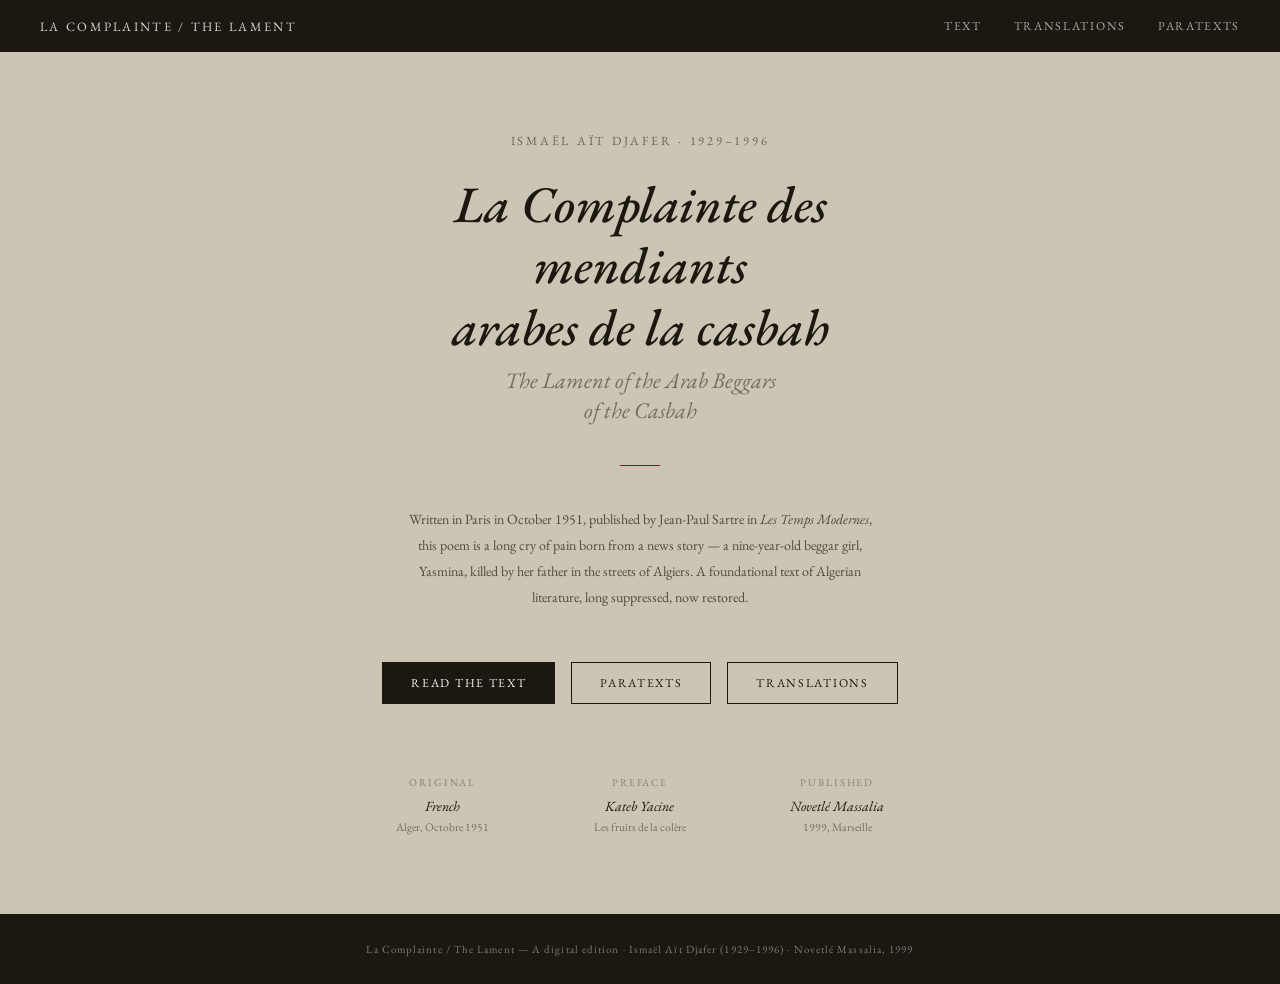
==== index.html @ f936dfbf "Add files via upload" ====
<!DOCTYPE html>
<html lang="fr-en">
<head>
<meta charset="UTF-8">
<meta name="viewport" content="width=device-width, initial-scale=1.0">
<title>La Complainte / The Lament — Ismaël Aït Djafer</title>
<link href="https://fonts.googleapis.com/css2?family=EB+Garamond:ital,wght@0,400;0,500;0,600;1,400;1,500&display=swap" rel="stylesheet">
<link rel="stylesheet" href="style.css">
</head>
<body>

<nav>
  <a class="nav-title" href="index.html">La Complainte / The Lament</a>
  <div class="nav-links">
    <a href="text.html">Text</a>
    <a href="translations.html">Translations</a>
    <a href="paratexts.html">Paratexts</a>
  </div>
</nav>

<div class="hero">
  <p class="hero-author">Ismaël Aït Djafer · 1929–1996</p>
  <h1 class="hero-title">La Complainte des mendiants<br>arabes de la casbah</h1>
  <p class="hero-subtitle">The Lament of the Arab Beggars<br>of the Casbah</p>
  <div class="hero-rule"></div>
  <p class="hero-desc">
    Written in Paris in October 1951, published by Jean-Paul Sartre in <em>Les Temps Modernes</em>, this poem is a long cry of pain born from a news story — a nine-year-old beggar girl, Yasmina, killed by her father in the streets of Algiers. A foundational text of Algerian literature, long suppressed, now restored.
  </p>
  <div class="hero-nav">
    <a class="btn btn-primary" href="text.html">Read the Text</a>
    <a class="btn" href="paratexts.html">Paratexts</a>
    <a class="btn" href="translations.html">Translations</a>
  </div>
</div>

<div style="max-width:600px;margin:72px auto 0;padding:0 20px 80px;display:grid;grid-template-columns:1fr 1fr 1fr;gap:32px;text-align:center;">
  <div>
    <p style="font-size:0.65rem;letter-spacing:0.18em;text-transform:uppercase;color:rgba(28,24,16,0.4);margin-bottom:8px">Original</p>
    <p style="font-size:0.88rem;font-style:italic">French</p>
    <p style="font-size:0.72rem;color:rgba(28,24,16,0.5);margin-top:4px">Alger, Octobre 1951</p>
  </div>
  <div>
    <p style="font-size:0.65rem;letter-spacing:0.18em;text-transform:uppercase;color:rgba(28,24,16,0.4);margin-bottom:8px">Preface</p>
    <p style="font-size:0.88rem;font-style:italic">Kateb Yacine</p>
    <p style="font-size:0.72rem;color:rgba(28,24,16,0.5);margin-top:4px">Les fruits de la colère</p>
  </div>
  <div>
    <p style="font-size:0.65rem;letter-spacing:0.18em;text-transform:uppercase;color:rgba(28,24,16,0.4);margin-bottom:8px">Published</p>
    <p style="font-size:0.88rem;font-style:italic">Novetlé Massalia</p>
    <p style="font-size:0.72rem;color:rgba(28,24,16,0.5);margin-top:4px">1999, Marseille</p>
  </div>
</div>

<footer>
  La Complainte / The Lament — A digital edition · Ismaël Aït Djafer (1929–1996) · Novetlé Massalia, 1999
</footer>

</body>
</html>
---- style.css ----
*,*::before,*::after{box-sizing:border-box;margin:0;padding:0}
html{font-size:16px;scroll-behavior:smooth}
body{
  background:#CBC5B5;
  font-family:'EB Garamond',Georgia,serif;
  color:#1C1810;
  min-height:100vh;
}

/* ── NAV ── */
nav{
  position:sticky;top:0;z-index:100;
  background:#1C1810;
  display:flex;align-items:center;justify-content:space-between;
  padding:0 40px;
  height:52px;
}
.nav-title{
  font-size:0.80rem;letter-spacing:0.18em;color:#F8F5EC;
  text-decoration:none;text-transform:uppercase;opacity:0.85;
  white-space:nowrap;
}
.nav-links{display:flex;gap:32px;}
.nav-links a{
  font-size:0.75rem;letter-spacing:0.14em;color:#F8F5EC;
  text-decoration:none;text-transform:uppercase;opacity:0.65;
  transition:opacity 0.2s;
}
.nav-links a:hover,.nav-links a.active{opacity:1;}
.nav-links a.active{border-bottom:1px solid #F8F5EC;}

/* ── PAGE WRAPPER ── */
.page{max-width:780px;margin:0 auto;padding:48px 20px 80px;}
.page-wide{max-width:1200px;margin:0 auto;padding:48px 20px 80px;}

/* ── HERO (home) ── */
.hero{
  max-width:600px;margin:80px auto 0;
  text-align:center;padding:0 20px;
}
.hero-author{
  font-size:0.78rem;letter-spacing:0.22em;text-transform:uppercase;
  color:rgba(28,24,16,0.55);margin-bottom:24px;
}
.hero-title{
  font-size:clamp(2rem,5vw,3.2rem);font-style:italic;font-weight:500;
  line-height:1.2;color:#1C1810;margin-bottom:8px;
}
.hero-subtitle{
  font-size:clamp(1rem,2.5vw,1.4rem);font-style:italic;
  color:rgba(28,24,16,0.5);margin-bottom:40px;
}
.hero-rule{
  width:40px;height:1px;background:#7A1A1A;margin:0 auto 40px;
}
.hero-desc{
  font-size:0.88rem;line-height:1.85;color:rgba(28,24,16,0.7);
  max-width:480px;margin:0 auto 52px;
}
.hero-nav{
  display:flex;gap:16px;justify-content:center;flex-wrap:wrap;
}
.btn{
  display:inline-block;padding:12px 28px;
  font-size:0.75rem;letter-spacing:0.14em;text-transform:uppercase;
  text-decoration:none;border:1px solid #1C1810;color:#1C1810;
  transition:background 0.2s,color 0.2s;
}
.btn:hover{background:#1C1810;color:#F8F5EC;}
.btn-primary{background:#1C1810;color:#F8F5EC;}
.btn-primary:hover{background:#7A1A1A;border-color:#7A1A1A;}

/* ── SECTION HEADER ── */
.section-header{
  border-bottom:1px solid rgba(28,24,16,0.18);
  padding-bottom:20px;margin-bottom:48px;
}
.section-label{
  font-size:0.68rem;letter-spacing:0.22em;text-transform:uppercase;
  color:rgba(28,24,16,0.45);display:block;margin-bottom:8px;
}
.section-title{
  font-size:1.6rem;font-style:italic;font-weight:400;
}

/* ── CARD GRID (paratexts) ── */
.card-grid{display:grid;grid-template-columns:1fr 1fr;gap:24px;}
.card{
  background:#F8F5EC;padding:36px 32px;
  box-shadow:0 4px 18px rgba(0,0,0,0.14);
}
.card-lang{
  font-size:0.65rem;letter-spacing:0.20em;text-transform:uppercase;
  color:rgba(28,24,16,0.4);margin-bottom:12px;display:block;
}
.card-title{
  font-size:1.05rem;font-style:italic;font-weight:500;
  margin-bottom:6px;
}
.card-author{
  font-size:0.75rem;color:rgba(28,24,16,0.55);
  margin-bottom:20px;
}
.card-excerpt{
  font-size:0.80rem;line-height:1.78;color:rgba(28,24,16,0.75);
  font-style:italic;border-left:2px solid #7A1A1A;padding-left:14px;
  margin-bottom:24px;
}
.card-link{
  font-size:0.72rem;letter-spacing:0.14em;text-transform:uppercase;
  text-decoration:none;color:#7A1A1A;border-bottom:1px solid currentColor;
  padding-bottom:1px;
}

/* ── TRANSLATIONS PLACEHOLDER ── */
.translation-item{
  background:#F8F5EC;padding:32px;
  box-shadow:0 4px 18px rgba(0,0,0,0.14);
  margin-bottom:20px;display:flex;justify-content:space-between;align-items:center;
}
.translation-info .t-lang{font-size:1rem;font-style:italic;margin-bottom:4px;}
.translation-info .t-meta{font-size:0.75rem;color:rgba(28,24,16,0.5);}
.badge{
  font-size:0.65rem;letter-spacing:0.14em;text-transform:uppercase;
  padding:5px 12px;border:1px solid currentColor;
}
.badge-done{color:#3A6B3A;}
.badge-soon{color:rgba(28,24,16,0.35);}

/* ── SIDE-BY-SIDE TEXT ── */
.bilingual{
  display:grid;grid-template-columns:1fr 1fr;
  gap:0;
}
.bilingual-col{
  background:#F8F5EC;
  padding:56px 48px 56px;
  box-shadow:0 4px 18px rgba(0,0,0,0.14);
}
.bilingual-col:first-child{
  border-right:1px solid rgba(28,24,16,0.08);
}
.col-lang-label{
  font-size:0.65rem;letter-spacing:0.22em;text-transform:uppercase;
  color:rgba(28,24,16,0.4);display:block;margin-bottom:32px;
  border-bottom:1px solid rgba(28,24,16,0.1);padding-bottom:12px;
}

/* ── POEM STYLES ── */
.poem{font-size:0.83rem;line-height:1.95;color:#1C1810}
.poem .st{margin-bottom:1.5em}
.poem .l{display:block}
.poem .i1{padding-left:2em}
.poem .i2{padding-left:4em}
.poem .i3{padding-left:6em}
.poem .i4{padding-left:8em}
.poem .ir{text-align:right}
.poem .ref{font-style:italic;opacity:0.82}
.poem .pn{
  font-size:0.68rem;letter-spacing:0.12em;
  color:rgba(28,24,16,0.35);text-align:center;
  display:block;margin:2em 0 2.5em;
}

/* ── PARATEXT PROSE ── */
.prose-page{background:#F8F5EC;padding:56px 64px;box-shadow:0 4px 18px rgba(0,0,0,0.14);margin-bottom:28px;}
.prose-page .prose-head{font-size:0.85rem;font-style:italic;text-align:center;font-weight:500;margin-bottom:24px;}
.prose-page .prose{font-size:0.85rem;line-height:1.85;text-align:justify;hyphens:auto;}
.prose-page .prose p{margin-bottom:0.9em;text-indent:1.6em;}
.prose-page .prose .sig{text-align:right;font-style:normal;margin-top:16px;text-indent:0;font-size:0.82rem;}
.prose-page .lang-pair{display:flex;gap:40px;}
.prose-page .lang-pair>div{flex:1;}
.prose-page .lang-label{font-size:0.65rem;letter-spacing:0.20em;text-transform:uppercase;color:rgba(28,24,16,0.4);display:block;margin-bottom:16px;border-bottom:1px solid rgba(28,24,16,0.1);padding-bottom:8px;}

/* ── FOOTER ── */
footer{
  background:#1C1810;color:rgba(248,245,236,0.45);
  text-align:center;padding:28px 20px;
  font-size:0.68rem;letter-spacing:0.10em;
}

/* ── RESPONSIVE ── */
@media(max-width:900px){
  .bilingual{grid-template-columns:1fr;}
  .bilingual-col:first-child{border-right:none;border-bottom:1px solid rgba(28,24,16,0.08);}
  .card-grid{grid-template-columns:1fr;}
  .prose-page .lang-pair{flex-direction:column;gap:32px;}
}
@media(max-width:600px){
  nav{padding:0 20px;}
  .nav-title{font-size:0.70rem;}
  .nav-links{gap:16px;}
  .bilingual-col{padding:40px 24px;}
  .prose-page{padding:40px 24px;}
  .hero{margin-top:48px;}
}
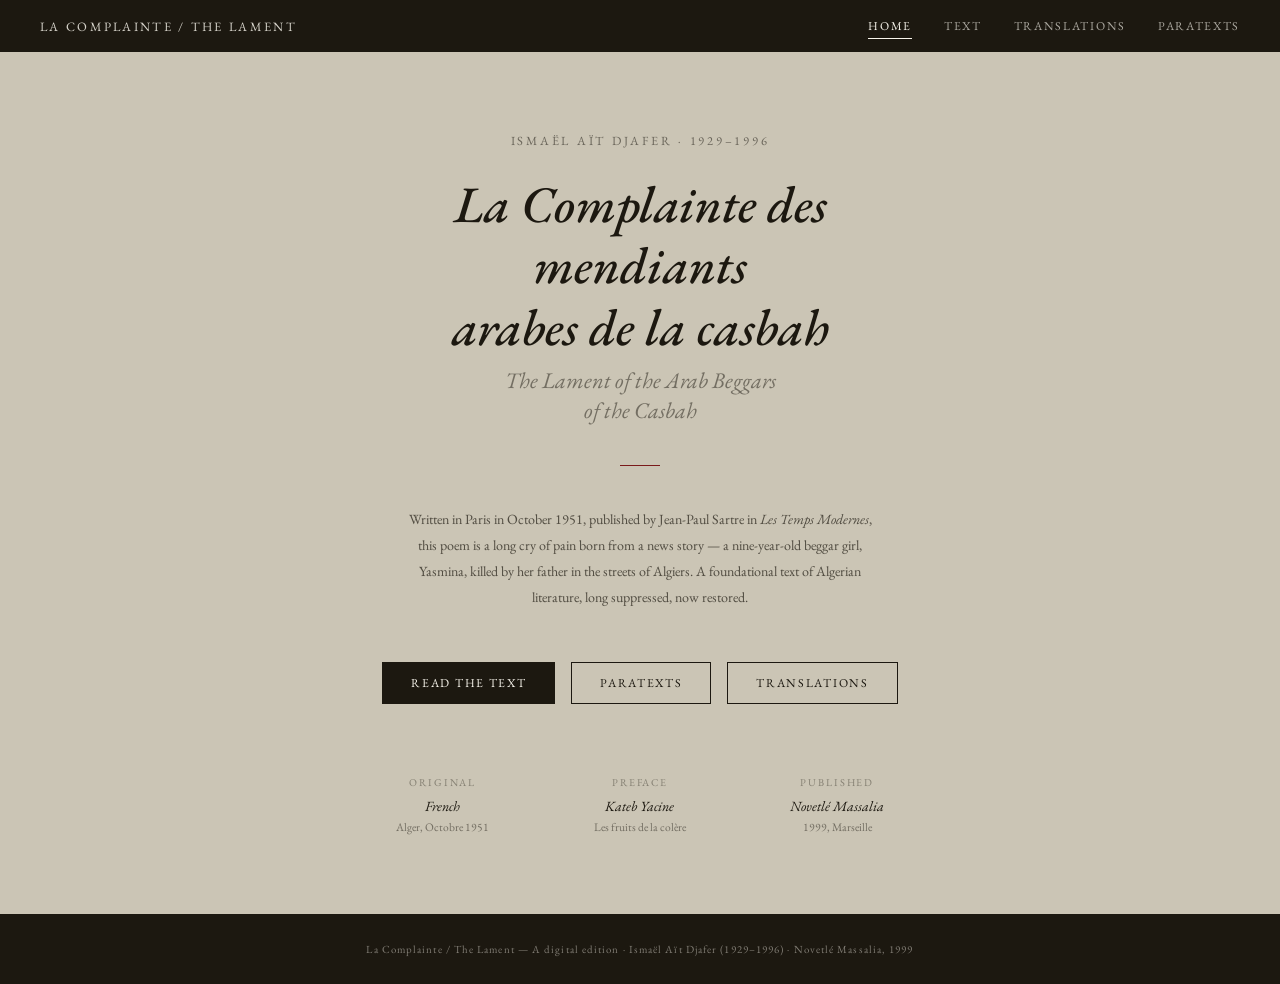
==== commit f689215a: "Rename complainte_complete-2.html to index.html" ====
--- a/index.html
+++ b/index.html
@@ -5,55 +5,566 @@
 <meta name="viewport" content="width=device-width, initial-scale=1.0">
 <title>La Complainte / The Lament — Ismaël Aït Djafer</title>
 <link href="https://fonts.googleapis.com/css2?family=EB+Garamond:ital,wght@0,400;0,500;0,600;1,400;1,500&display=swap" rel="stylesheet">
-<link rel="stylesheet" href="style.css">
+<style>
+*,*::before,*::after{box-sizing:border-box;margin:0;padding:0}
+html{font-size:16px;scroll-behavior:smooth}
+body{background:#CBC5B5;font-family:'EB Garamond',Georgia,serif;color:#1C1810;min-height:100vh;}
+
+/* NAV */
+nav{position:sticky;top:0;z-index:100;background:#1C1810;display:flex;align-items:center;justify-content:space-between;padding:0 40px;height:52px;}
+.nav-title{font-size:0.80rem;letter-spacing:0.18em;color:#F8F5EC;text-decoration:none;text-transform:uppercase;opacity:0.85;white-space:nowrap;cursor:pointer;}
+.nav-links{display:flex;gap:32px;}
+.nav-links button{font-size:0.75rem;letter-spacing:0.14em;color:#F8F5EC;background:none;border:none;text-transform:uppercase;opacity:0.65;cursor:pointer;transition:opacity 0.2s;padding:4px 0;font-family:inherit;}
+.nav-links button:hover,.nav-links button.active{opacity:1;}
+.nav-links button.active{border-bottom:1px solid #F8F5EC;}
+
+/* SECTIONS */
+.section{display:none;}
+.section.visible{display:block;}
+
+/* PAGE WRAPPERS */
+.page{max-width:780px;margin:0 auto;padding:48px 20px 80px;}
+.page-wide{max-width:1200px;margin:0 auto;padding:48px 20px 80px;}
+
+/* HERO */
+.hero{max-width:600px;margin:80px auto 0;text-align:center;padding:0 20px;}
+.hero-author{font-size:0.78rem;letter-spacing:0.22em;text-transform:uppercase;color:rgba(28,24,16,0.55);margin-bottom:24px;}
+.hero-title{font-size:clamp(2rem,5vw,3.2rem);font-style:italic;font-weight:500;line-height:1.2;color:#1C1810;margin-bottom:8px;}
+.hero-subtitle{font-size:clamp(1rem,2.5vw,1.4rem);font-style:italic;color:rgba(28,24,16,0.5);margin-bottom:40px;}
+.hero-rule{width:40px;height:1px;background:#7A1A1A;margin:0 auto 40px;}
+.hero-desc{font-size:0.88rem;line-height:1.85;color:rgba(28,24,16,0.7);max-width:480px;margin:0 auto 52px;}
+.hero-nav{display:flex;gap:16px;justify-content:center;flex-wrap:wrap;}
+.btn{display:inline-block;padding:12px 28px;font-size:0.75rem;letter-spacing:0.14em;text-transform:uppercase;text-decoration:none;border:1px solid #1C1810;color:#1C1810;background:none;cursor:pointer;transition:background 0.2s,color 0.2s;font-family:inherit;}
+.btn:hover{background:#1C1810;color:#F8F5EC;}
+.btn-primary{background:#1C1810;color:#F8F5EC;}
+.btn-primary:hover{background:#7A1A1A;border-color:#7A1A1A;}
+
+/* SECTION HEADER */
+.section-header{border-bottom:1px solid rgba(28,24,16,0.18);padding-bottom:20px;margin-bottom:48px;}
+.section-label{font-size:0.68rem;letter-spacing:0.22em;text-transform:uppercase;color:rgba(28,24,16,0.45);display:block;margin-bottom:8px;}
+.section-title{font-size:1.6rem;font-style:italic;font-weight:400;}
+
+/* CARDS */
+.card-grid{display:grid;grid-template-columns:1fr 1fr;gap:24px;}
+.card{background:#F8F5EC;padding:36px 32px;box-shadow:0 4px 18px rgba(0,0,0,0.14);}
+.card-lang{font-size:0.65rem;letter-spacing:0.20em;text-transform:uppercase;color:rgba(28,24,16,0.4);margin-bottom:12px;display:block;}
+.card-title{font-size:1.05rem;font-style:italic;font-weight:500;margin-bottom:6px;}
+.card-author{font-size:0.75rem;color:rgba(28,24,16,0.55);margin-bottom:20px;}
+.card-excerpt{font-size:0.80rem;line-height:1.78;color:rgba(28,24,16,0.75);font-style:italic;border-left:2px solid #7A1A1A;padding-left:14px;margin-bottom:24px;}
+.card-link{font-size:0.72rem;letter-spacing:0.14em;text-transform:uppercase;text-decoration:none;color:#7A1A1A;border-bottom:1px solid currentColor;padding-bottom:1px;cursor:pointer;background:none;border-left:none;border-top:none;border-right:none;font-family:inherit;}
+
+/* TRANSLATIONS */
+.translation-item{background:#F8F5EC;padding:32px;box-shadow:0 4px 18px rgba(0,0,0,0.14);margin-bottom:20px;display:flex;justify-content:space-between;align-items:center;}
+.translation-info .t-lang{font-size:1rem;font-style:italic;margin-bottom:4px;}
+.translation-info .t-meta{font-size:0.75rem;color:rgba(28,24,16,0.5);}
+.badge{font-size:0.65rem;letter-spacing:0.14em;text-transform:uppercase;padding:5px 12px;border:1px solid currentColor;}
+.badge-done{color:#3A6B3A;}
+.badge-soon{color:rgba(28,24,16,0.35);}
+
+/* BILINGUAL TEXT */
+.bilingual{display:grid;grid-template-columns:1fr 1fr;gap:0;margin-bottom:28px;}
+.bilingual-col{background:#F8F5EC;padding:56px 48px;box-shadow:0 4px 18px rgba(0,0,0,0.14);}
+.bilingual-col:first-child{border-right:1px solid rgba(28,24,16,0.08);}
+.col-lang-label{font-size:0.65rem;letter-spacing:0.22em;text-transform:uppercase;color:rgba(28,24,16,0.4);display:block;margin-bottom:32px;border-bottom:1px solid rgba(28,24,16,0.1);padding-bottom:12px;}
+
+/* POEM */
+.poem{font-size:0.83rem;line-height:1.95;color:#1C1810}
+.poem .st{margin-bottom:1.5em}
+.poem .l{display:block}
+.poem .i1{padding-left:2em}
+.poem .i2{padding-left:4em}
+.poem .i3{padding-left:6em}
+.poem .i4{padding-left:8em}
+.poem .ir{text-align:right}
+.poem .ref{font-style:italic;opacity:0.82}
+.poem .pn{font-size:0.68rem;letter-spacing:0.12em;color:rgba(28,24,16,0.35);text-align:center;display:block;margin:2em 0 2.5em;}
+
+/* PARATEXT PROSE */
+.prose-page{background:#F8F5EC;padding:56px 64px;box-shadow:0 4px 18px rgba(0,0,0,0.14);margin-bottom:28px;}
+.prose-head{font-size:0.85rem;font-style:italic;text-align:center;font-weight:500;margin-bottom:24px;}
+.prose{font-size:0.85rem;line-height:1.85;text-align:justify;hyphens:auto;}
+.prose p{margin-bottom:0.9em;text-indent:1.6em;}
+.prose .sig{text-align:right;font-style:normal;margin-top:16px;text-indent:0;font-size:0.82rem;}
+.lang-pair{display:flex;gap:40px;}
+.lang-pair>div{flex:1;}
+.lang-label{font-size:0.65rem;letter-spacing:0.20em;text-transform:uppercase;color:rgba(28,24,16,0.4);display:block;margin-bottom:16px;border-bottom:1px solid rgba(28,24,16,0.1);padding-bottom:8px;}
+.pt-label{font-size:0.68rem;letter-spacing:0.18em;text-transform:uppercase;color:rgba(28,24,16,0.4);margin-bottom:20px;}
+
+/* FOOTER */
+footer{background:#1C1810;color:rgba(248,245,236,0.45);text-align:center;padding:28px 20px;font-size:0.68rem;letter-spacing:0.10em;}
+
+/* RESPONSIVE */
+@media(max-width:900px){
+  .bilingual{grid-template-columns:1fr;}
+  .bilingual-col:first-child{border-right:none;border-bottom:1px solid rgba(28,24,16,0.08);}
+  .card-grid{grid-template-columns:1fr;}
+  .lang-pair{flex-direction:column;gap:32px;}
+}
+@media(max-width:600px){
+  nav{padding:0 16px;}
+  .nav-title{font-size:0.68rem;letter-spacing:0.10em;}
+  .nav-links{gap:12px;}
+  .nav-links button{font-size:0.68rem;}
+  .bilingual-col{padding:40px 24px;}
+  .prose-page{padding:40px 24px;}
+  .hero{margin-top:48px;}
+}
+</style>
 </head>
 <body>
 
 <nav>
-  <a class="nav-title" href="index.html">La Complainte / The Lament</a>
+  <span class="nav-title" onclick="show('home')">La Complainte / The Lament</span>
   <div class="nav-links">
-    <a href="text.html">Text</a>
-    <a href="translations.html">Translations</a>
-    <a href="paratexts.html">Paratexts</a>
+    <button id="btn-home" onclick="show('home')">Home</button>
+    <button id="btn-text" onclick="show('text')">Text</button>
+    <button id="btn-translations" onclick="show('translations')">Translations</button>
+    <button id="btn-paratexts" onclick="show('paratexts')">Paratexts</button>
   </div>
 </nav>
 
-<div class="hero">
-  <p class="hero-author">Ismaël Aït Djafer · 1929–1996</p>
-  <h1 class="hero-title">La Complainte des mendiants<br>arabes de la casbah</h1>
-  <p class="hero-subtitle">The Lament of the Arab Beggars<br>of the Casbah</p>
-  <div class="hero-rule"></div>
-  <p class="hero-desc">
-    Written in Paris in October 1951, published by Jean-Paul Sartre in <em>Les Temps Modernes</em>, this poem is a long cry of pain born from a news story — a nine-year-old beggar girl, Yasmina, killed by her father in the streets of Algiers. A foundational text of Algerian literature, long suppressed, now restored.
+<!-- ═══════════════════════════════════════════════════════════
+     HOME
+════════════════════════════════════════════════════════════ -->
+<div id="section-home" class="section visible">
+  <div class="hero">
+    <p class="hero-author">Ismaël Aït Djafer · 1929–1996</p>
+    <h1 class="hero-title">La Complainte des mendiants<br>arabes de la casbah</h1>
+    <p class="hero-subtitle">The Lament of the Arab Beggars<br>of the Casbah</p>
+    <div class="hero-rule"></div>
+    <p class="hero-desc">
+      Written in Paris in October 1951, published by Jean-Paul Sartre in <em>Les Temps Modernes</em>, this poem is a long cry of pain born from a news story — a nine-year-old beggar girl, Yasmina, killed by her father in the streets of Algiers. A foundational text of Algerian literature, long suppressed, now restored.
+    </p>
+    <div class="hero-nav">
+      <button class="btn btn-primary" onclick="show('text')">Read the Text</button>
+      <button class="btn" onclick="show('paratexts')">Paratexts</button>
+      <button class="btn" onclick="show('translations')">Translations</button>
+    </div>
+  </div>
+
+  <div style="max-width:600px;margin:72px auto 0;padding:0 20px 80px;display:grid;grid-template-columns:1fr 1fr 1fr;gap:32px;text-align:center;">
+    <div>
+      <p style="font-size:0.65rem;letter-spacing:0.18em;text-transform:uppercase;color:rgba(28,24,16,0.4);margin-bottom:8px">Original</p>
+      <p style="font-size:0.88rem;font-style:italic">French</p>
+      <p style="font-size:0.72rem;color:rgba(28,24,16,0.5);margin-top:4px">Alger, Octobre 1951</p>
+    </div>
+    <div>
+      <p style="font-size:0.65rem;letter-spacing:0.18em;text-transform:uppercase;color:rgba(28,24,16,0.4);margin-bottom:8px">Preface</p>
+      <p style="font-size:0.88rem;font-style:italic">Kateb Yacine</p>
+      <p style="font-size:0.72rem;color:rgba(28,24,16,0.5);margin-top:4px">Les fruits de la colère</p>
+    </div>
+    <div>
+      <p style="font-size:0.65rem;letter-spacing:0.18em;text-transform:uppercase;color:rgba(28,24,16,0.4);margin-bottom:8px">Published</p>
+      <p style="font-size:0.88rem;font-style:italic">Novetlé Massalia</p>
+      <p style="font-size:0.72rem;color:rgba(28,24,16,0.5);margin-top:4px">1999, Marseille</p>
+    </div>
+  </div>
+  <footer>La Complainte / The Lament — A digital edition · Ismaël Aït Djafer (1929–1996) · Novetlé Massalia, 1999</footer>
+</div>
+
+<!-- ═══════════════════════════════════════════════════════════
+     TEXT — French only
+════════════════════════════════════════════════════════════ -->
+<div id="section-text" class="section">
+<div class="page" style="max-width:680px">
+  <div class="section-header">
+    <span class="section-label">Texte · Original</span>
+    <h1 class="section-title">Complainte des mendiants arabes de la casbah et de la petite Yasmina tuée par son père</h1>
+  </div>
+
+  <div style="text-align:center;margin-bottom:52px;font-style:italic;font-size:0.88rem;color:rgba(28,24,16,0.6)">
+    <em>Dédiée à ceux qui n'ont jamais eu faim</em>
+  </div>
+
+  <div style="background:#F8F5EC;padding:56px 64px;box-shadow:0 4px 18px rgba(0,0,0,0.14)">
+
+    <!-- p.13 -->
+    <div class="poem">
+      <div class="st"><span class="l">Poème</span><span class="l i1">Préface</span><span class="l i2">Éclair</span></div>
+      <div class="st"><span class="l ir">L'édition</span><span class="l ir">de ce</span></div>
+      <div class="st"><span class="l">Poème</span><span class="l i1">Est le résultat d'une</span><span class="l i2">Mendicité</span><span class="l i2">Publique.</span></div>
+      <div class="st"><span class="l ir">C'est le suc des</span></div>
+      <div class="st"><span class="l">Herbes</span><span class="l i1">de la</span><span class="l i2">Misère</span><span class="l i3">Macérées dans une boîte de fer blanc ramassée dans la</span><span class="l ir">dans la</span></div>
+      <div class="st"><span class="l">Rue…</span></div>
+      <span class="pn">— 13 —</span>
+
+      <!-- pp.14–15 -->
+      <div class="st" style="display:flex;justify-content:space-between;align-items:flex-end;margin-top:60px"><span>BUVEZ-LE…</span><span>…CE SUC.</span></div>
+      <span class="pn">— 14 —</span>
+      <div class="st"><span class="l">Foule</span></div>
+      <div class="st"><span class="l">Particuliers</span></div>
+      <div class="st"><span class="l">Auditoire</span></div>
+      <div class="st"><span class="l">Spectateurs</span></div>
+      <div class="st"><span class="l">Badauds</span></div>
+      <div class="st"><span class="l">Lecteurs</span></div>
+      <div class="st"><span class="l">Je lève</span><span class="l">Mon verre plein de sang</span><span class="l">à</span><span class="l">La santé</span><span class="l">de ceux qui sont en bonne santé</span></div>
+      <div class="st"><span class="l">Je le lève</span><span class="l">Et je le casse</span><span class="l">Rageusement sur le comptoir</span><span class="l">De ma colère</span><span class="l">Et</span><span class="l">J'en triture les tessons</span><span class="l">Rageusement…</span><span class="l">Entre mes doigts pleins de</span><span class="l">Sang…</span></div>
+      <span class="pn">— 15 —</span>
+
+      <!-- pp.16–17 -->
+      <div class="st"><span class="l">La complainte.</span><span class="l">Voilà</span><span class="l">Il faut que je sois calme</span><span class="l">Et il faut aussi</span><span class="l">Que j'aie toute ma tête à moi</span><span class="l">Tout seul</span><span class="l">Et pour toute la</span><span class="l">Nuit…</span><span class="l i3">Viens, Charlemagne</span><span class="l i3">Je vais te dire un poème</span></div>
+      <div class="st"><span class="l">Comme j'en disais hier encore</span><span class="l">Au Quartier…</span></div>
+      <div class="st"><span class="l i4">Je disais…</span><span class="l i2">Mais il faut que je réfléchisse</span><span class="l">Que je sois froid</span><span class="l">Comme un cadavre</span><span class="l">Celui de la petite Yasmina.</span></div>
+      <div class="st"><span class="l i4">Je disais.</span></div>
+      <div class="st"><span class="l">J'ai faim et je m'en fiche</span><span class="l">J'ai sommeil et je m'en fiche</span><span class="l">J'ai froid et je m'en fiche</span><span class="l">Il y a des joies terribles</span><span class="l">À gratter du papier</span><span class="l">À deux heures du métro.</span><span class="l i2">Bar du matin</span></div>
+      <span class="pn">— 16 —</span>
+      <div class="st"><span class="l">Rue Dufour Paris</span><span class="l i2">6ème</span><span class="l i2">À 800 kilomètres, il y avait la mer à boire</span><span class="l i2">À boire et à manger le soir et le matin</span><span class="l i2">Un coq à l'âne rôti</span><span class="l i2">Avec mon copain Neptune</span><span class="l i2">Avec mon copain Gitan</span><span class="l i2">Avec mon copain Slim l'Américain</span><span class="l i2">Qui avait trois doigts coupés</span><span class="l i2">Avec mon copain Benny et ses yeux de Bozambo</span><span class="l i2">Avec ma copine Nelly qui mangeait tout le temps du</span><span class="l i2">sucre galvanisé pour les vitamines</span><span class="l i2">K.</span></div>
+      <div class="st"><span class="l i3">Mais tu sais,</span><span class="l i3">Charlemagne,</span><span class="l i3">Il y a des gens qui disent j'ai faim</span><span class="l">Et puis c'est tout.</span><span class="l i3">Il y a des gens qui disent j'ai froid</span><span class="l">Et puis c'est tout.</span><span class="l i3">Il y a des gens qui disent j'ai sommeil</span><span class="l">Et puis s'étendent sur le marbre</span><span class="l i2">Des dalles</span><span class="l i3">Des trottoirs</span><span class="l i3">Des rues</span><span class="l i4">Désertes…</span></div>
+      <div class="st"><span class="l">Mais le ventre plein, les enfants de Charlemagne</span></div>
+      <span class="pn">— 17 —</span>
+
+      <!-- pp.18–19 -->
+      <div class="st"><span class="l">Chantent une chanson.</span><span class="l">Une chanson qu'on apprend à l'école.</span><span class="l i3 ref">Au clair de la lune</span><span class="l i3 ref">Mon ami Pierrot.</span><span class="l i3 ref">Prête-moi ta plume</span><span class="l i3 ref">Pour écrire un mot.</span></div>
+      <div class="st"><span class="l i1">Les mains des pauvres</span><span class="l i1">À la Casbah</span><span class="l i1">Sont longues et maigres et tendues comme des racines</span><span class="l i1">De pommes de terre.</span><span class="l i1">La voix des pauvres</span><span class="l i1">Est grêle</span><span class="l i1">Et ils ont des yeux ronds</span><span class="l i1">Et ils ont une sale gueule.</span><span class="l i1">La gueule de Pépé le Moko quand il se la casse rue du</span><span class="l i1">Regard un jour de</span><span class="l i1">Pluie</span><span class="l i1">Au Musée Grévin.</span></div>
+      <div class="st"><span class="l i1">Une minute de silence…</span></div>
+      <div class="st"><span class="l">Deux heures de minutes de silence</span><span class="l">À la mémoire des morts de faim</span><span class="l">À la mémoire des morts de froid</span><span class="l">À la mémoire des morts de sommeil</span><span class="l">À la mémoire des morts fauchés</span></div>
+      <span class="pn">— 18 —</span>
+      <div class="st"><span class="l">Et une minute papillon je t'en prie après vous, je vous</span><span class="l ir">en prie</span></div>
+      <div class="st"><span class="l">À la mémoire aussi</span><span class="l">Des morts vivants, ni trop morts ni trop vivants</span><span class="l">Qui sont encore</span><span class="l">Vivants</span><span class="l">Faute de mieux.</span></div>
+      <div class="st"><span class="l">Un Jour</span><span class="l">Dans les rues de ma Casbah</span><span class="l">Je me suis mis à compter les pauvres</span><span class="l">Les gueux dénombraient leur vermine</span><span class="l">Puces, poux, punaises emballage compris</span><span class="l">Il n'y a qu'un soleil pour tous</span><span class="l">Pour les Américains et pour les Cannibales.</span><span class="l">Mais les pauvres ne savaient pas</span><span class="l">Compter</span><span class="l">Et moi</span><span class="l">J'avais la flemme de le faire</span></div>
+      <div class="st"><span class="l">Car</span><span class="l">Au fond, Charlemagne, je m'en fiche</span><span class="l">Moi</span></div>
+      <div class="st"><span class="l">De tous les crétins, les miteux, les pouilleux, les</span></div>
+      <div class="st"><span class="l">Dégueulasses, les infirmes, les crevettes, les malheureux</span></div>
+      <span class="pn">— 19 —</span>
+
+      <!-- pp.20–21 -->
+      <div class="st"><span class="l i1">Les ivrognes, les camemberts, les truands, les tordus,</span></div>
+      <div class="st"><span class="l i1">Les sourds-muets</span></div>
+      <div class="st"><span class="l i1">Et tous les autres, les gros et les maigres</span></div>
+      <div class="st"><span class="l i1">Du moment</span></div>
+      <div class="st"><span class="l i1">Que je ne peux plus acheter à la Petite Source</span></div>
+      <div class="st"><span class="l i1">En chipant la salière et le pot de moutarde</span></div>
+      <div class="st"><span class="l i1">Mon cornet de frites</span></div>
+      <div class="st"><span class="l i1">Pour le manger</span></div>
+      <div class="st"><span class="l i1">Rue de l'Ancienne Comédie et puis Rue de Buci…</span></div>
+      <div class="st"><span class="l i1">L'absurde complainte de mes frères</span></div>
+      <div class="st"><span class="l i1">L'absurde appel aux cœurs généreux</span></div>
+      <div class="st"><span class="l i1">Seigneur, regardez-les</span></div>
+      <div class="st"><span class="l i1">Donnez-leur leur caviar quotidien.</span></div>
+      <div class="st"><span class="l i1">N'oubliez pas aussi</span></div>
+      <span class="pn">— 20 —</span>
+      <div class="st"><span class="l">Leurs enfants</span></div>
+      <div class="st"><span class="l">Ils ont besoin d'aller au cinéma.</span></div>
+      <div class="st"><span class="l">Mais le ventre plein les enfants de Charlemagne</span><span class="l i2">Chantent une chanson</span><span class="l i2">Une chanson qu'on apprend à l'école :</span><span class="l i3 ref">Il était un</span><span class="l i3 ref">Petit navire (bis)</span><span class="l i3 ref">Qui naviguait je ne sais plus comment</span><span class="l i3 ref">Ohé…</span><span class="l i3 ref">Ohé…</span></div>
+      <div class="st"><span class="l">Mais ils l'ont dit.</span><span class="l">Il faut des hommes forts pour une nation forte…</span><span class="l">Il ne faut pas courir après deux souris blanches…</span><span class="l">Il faut être un roseau pensant…</span><span class="l">Essuyez vos pieds avant d'entrer…</span><span class="l">Le chose est au fond du couloir</span><span class="l">À moi comte, de deux mots il faut choisir le moindre</span><span class="l">La naissance précède l'existence.</span></div>
+      <div class="st"><span class="l">Ave Maria… morituri te saluant…</span><span class="l">Vogue la galère</span></div>
+      <div class="st"><span class="l">Évidemment… Évidemment.</span><span class="l i3">ÉVIDEMMENT…</span></div>
+      <span class="pn">— 21 —</span>
+
+      <!-- Colophon -->
+      <div class="st" style="margin-top:3em;text-align:center;font-style:italic">Alger, Octobre 1951.</div>
+    </div>
+
+  </div><!-- /white box -->
+  <p style="text-align:center;font-size:0.72rem;color:rgba(28,24,16,0.4);letter-spacing:0.12em;margin-top:40px;">— Texte original · Pages 13–52 —</p>
+</div>
+<footer>La Complainte / The Lament — A digital edition · Ismaël Aït Djafer (1929–1996) · Novetlé Massalia, 1999</footer>
+</div>
+
+<!-- ═══════════════════════════════════════════════════════════
+     TRANSLATIONS
+════════════════════════════════════════════════════════════ -->
+<div id="section-translations" class="section">
+<div class="page-wide">
+  <div class="section-header">
+    <span class="section-label">Translations</span>
+    <h1 class="section-title">Versions of the Lament</h1>
+  </div>
+
+  <!-- French / English — bilingual available -->
+  <div class="translation-item" style="margin-bottom:40px">
+    <div class="translation-info">
+      <p class="t-lang">Français / English</p>
+      <p class="t-meta">Full bilingual edition · Available</p>
+    </div>
+    <div style="display:flex;gap:12px;align-items:center">
+      <span class="badge badge-done">Available</span>
+      <button class="btn btn-primary" onclick="showBilingual()" style="padding:8px 20px;font-size:0.70rem">Read →</button>
+    </div>
+  </div>
+
+  <!-- Bilingual text inline -->
+  <div id="bilingual-text" style="display:none;margin-bottom:48px">
+    <div style="text-align:center;margin-bottom:40px;font-style:italic;font-size:0.88rem;color:rgba(28,24,16,0.6)">
+      <em>Dédiée à ceux qui n'ont jamais eu faim</em><br>
+      <em style="font-size:0.82rem;opacity:0.8">Dedicated to those who have never known hunger</em>
+    </div>
+
+    <!-- pp.13 -->
+    <div class="bilingual">
+      <div class="bilingual-col"><span class="col-lang-label">Français</span><div class="poem">
+        <div class="st"><span class="l">Poème</span><span class="l i1">Préface</span><span class="l i2">Éclair</span></div>
+        <div class="st"><span class="l ir">L'édition</span><span class="l ir">de ce</span></div>
+        <div class="st"><span class="l">Poème</span><span class="l i1">Est le résultat d'une</span><span class="l i2">Mendicité</span><span class="l i2">Publique.</span></div>
+        <div class="st"><span class="l ir">C'est le suc des</span></div>
+        <div class="st"><span class="l">Herbes</span><span class="l i1">de la</span><span class="l i2">Misère</span><span class="l i3">Macérées dans une boîte de fer blanc ramassée dans la</span><span class="l ir">dans la</span></div>
+        <div class="st"><span class="l">Rue…</span></div>
+        <span class="pn">— 13 —</span>
+      </div></div>
+      <div class="bilingual-col"><span class="col-lang-label">English</span><div class="poem">
+        <div class="st"><span class="l">Poem</span><span class="l i1">Preface</span><span class="l i2">Flash</span></div>
+        <div class="st"><span class="l ir">The publication</span><span class="l ir">of this</span></div>
+        <div class="st"><span class="l">Poem</span><span class="l i1">Is the result of a</span><span class="l i2">Public</span><span class="l i2">Begging.</span></div>
+        <div class="st"><span class="l ir">It is the juice of</span></div>
+        <div class="st"><span class="l">Herbs</span><span class="l i1">of</span><span class="l i2">Misery</span><span class="l i3">Steeped in a tin box picked up in the</span><span class="l ir">Street…</span></div>
+        <span class="pn">— 13 —</span>
+      </div></div>
+    </div>
+
+    <!-- pp.14–15 -->
+    <div class="bilingual">
+      <div class="bilingual-col"><span class="col-lang-label">Français</span><div class="poem">
+        <div class="st" style="display:flex;justify-content:space-between;align-items:flex-end;margin-top:60px"><span>BUVEZ-LE…</span><span>…CE SUC.</span></div>
+        <span class="pn">— 14 —</span>
+        <div class="st"><span class="l">Foule</span></div><div class="st"><span class="l">Particuliers</span></div><div class="st"><span class="l">Auditoire</span></div><div class="st"><span class="l">Spectateurs</span></div><div class="st"><span class="l">Badauds</span></div><div class="st"><span class="l">Lecteurs</span></div>
+        <div class="st"><span class="l">Je lève</span><span class="l">Mon verre plein de sang</span><span class="l">à</span><span class="l">La santé</span><span class="l">de ceux qui sont en bonne santé</span></div>
+        <div class="st"><span class="l">Je le lève</span><span class="l">Et je le casse</span><span class="l">Rageusement sur le comptoir</span><span class="l">De ma colère</span><span class="l">Et</span><span class="l">J'en triture les tessons</span><span class="l">Rageusement…</span><span class="l">Entre mes doigts pleins de</span><span class="l">Sang…</span></div>
+        <span class="pn">— 15 —</span>
+      </div></div>
+      <div class="bilingual-col"><span class="col-lang-label">English</span><div class="poem">
+        <div class="st" style="display:flex;justify-content:space-between;align-items:flex-end;margin-top:60px"><span>DRINK IT…</span><span>…THIS JUICE.</span></div>
+        <span class="pn">— 14 —</span>
+        <div class="st"><span class="l">Crowd</span></div><div class="st"><span class="l">Individuals</span></div><div class="st"><span class="l">Audience</span></div><div class="st"><span class="l">Spectators</span></div><div class="st"><span class="l">Onlookers</span></div><div class="st"><span class="l">Readers</span></div>
+        <div class="st"><span class="l">I raise</span><span class="l">My glass full of blood</span><span class="l">to</span><span class="l">The health</span><span class="l">of those who are in good health</span></div>
+        <div class="st"><span class="l">I raise it</span><span class="l">And I smash it</span><span class="l">Furiously on the counter</span><span class="l">Of my anger</span><span class="l">And</span><span class="l">I grind the shards</span><span class="l">Furiously…</span><span class="l">Between my fingers full of</span><span class="l">Blood…</span></div>
+        <span class="pn">— 15 —</span>
+      </div></div>
+    </div>
+
+    <!-- pp.16–17 -->
+    <div class="bilingual">
+      <div class="bilingual-col"><span class="col-lang-label">Français</span><div class="poem">
+        <div class="st"><span class="l">La complainte.</span><span class="l">Voilà</span><span class="l">Il faut que je sois calme</span><span class="l">Et il faut aussi</span><span class="l">Que j'aie toute ma tête à moi</span><span class="l">Tout seul</span><span class="l">Et pour toute la</span><span class="l">Nuit…</span><span class="l i3">Viens, Charlemagne</span><span class="l i3">Je vais te dire un poème</span></div>
+        <div class="st"><span class="l">Comme j'en disais hier encore</span><span class="l">Au Quartier…</span></div>
+        <div class="st"><span class="l i4">Je disais…</span><span class="l i2">Mais il faut que je réfléchisse</span><span class="l">Que je sois froid</span><span class="l">Comme un cadavre</span><span class="l">Celui de la petite Yasmina.</span></div>
+        <div class="st"><span class="l i4">Je disais.</span></div>
+        <div class="st"><span class="l">J'ai faim et je m'en fiche</span><span class="l">J'ai sommeil et je m'en fiche</span><span class="l">J'ai froid et je m'en fiche</span><span class="l">Il y a des joies terribles</span><span class="l">À gratter du papier</span><span class="l">À deux heures du métro.</span><span class="l i2">Bar du matin</span></div>
+        <span class="pn">— 16 —</span>
+        <div class="st"><span class="l">Rue Dufour Paris</span><span class="l i2">6ème</span><span class="l i2">À 800 kilomètres, il y avait la mer à boire</span><span class="l i2">À boire et à manger le soir et le matin</span><span class="l i2">Un coq à l'âne rôti</span><span class="l i2">Avec mon copain Neptune</span><span class="l i2">Avec mon copain Gitan</span><span class="l i2">Avec mon copain Slim l'Américain</span><span class="l i2">Qui avait trois doigts coupés</span><span class="l i2">Avec mon copain Benny et ses yeux de Bozambo</span><span class="l i2">Avec ma copine Nelly qui mangeait tout le temps du</span><span class="l i2">sucre galvanisé pour les vitamines</span><span class="l i2">K.</span></div>
+        <div class="st"><span class="l i3">Mais tu sais,</span><span class="l i3">Charlemagne,</span><span class="l i3">Il y a des gens qui disent j'ai faim</span><span class="l">Et puis c'est tout.</span><span class="l i3">Il y a des gens qui disent j'ai froid</span><span class="l">Et puis c'est tout.</span><span class="l i3">Il y a des gens qui disent j'ai sommeil</span><span class="l">Et puis s'étendent sur le marbre</span><span class="l i2">Des dalles</span><span class="l i3">Des trottoirs</span><span class="l i3">Des rues</span><span class="l i4">Désertes…</span></div>
+        <div class="st"><span class="l">Mais le ventre plein, les enfants de Charlemagne</span></div>
+        <span class="pn">— 17 —</span>
+      </div></div>
+      <div class="bilingual-col"><span class="col-lang-label">English</span><div class="poem">
+        <div class="st"><span class="l">The lament.</span><span class="l">There.</span><span class="l">I must stay calm</span><span class="l">And I also must</span><span class="l">Keep my head clear</span><span class="l">Alone</span><span class="l">For the whole</span><span class="l">Night…</span><span class="l i3">Come, Charlemagne</span><span class="l i3">I'm going to tell you a poem</span></div>
+        <div class="st"><span class="l">As I was saying just yesterday</span><span class="l">In the Quarter…</span></div>
+        <div class="st"><span class="l i4">I was saying…</span><span class="l i2">But I must think</span><span class="l">I must be cold</span><span class="l">Like a corpse</span><span class="l">Like little Yasmina's.</span></div>
+        <div class="st"><span class="l i4">I was saying.</span></div>
+        <div class="st"><span class="l">I'm hungry and I don't care</span><span class="l">I'm sleepy and I don't care</span><span class="l">I'm cold and I don't care</span><span class="l">There are terrible joys</span><span class="l">In scratching paper</span><span class="l">At two in the morning metro.</span><span class="l i2">Morning bar</span></div>
+        <span class="pn">— 16 —</span>
+        <div class="st"><span class="l">Rue Dufour Paris</span><span class="l i2">6th arrondissement</span><span class="l i2">800 kilometres away, there was the sea to drink</span><span class="l i2">To drink and to eat in the evenings and the mornings</span><span class="l i2">A cock-and-bull story roasted</span><span class="l i2">With my pal Neptune</span><span class="l i2">With my pal Gitan</span><span class="l i2">With my pal Slim the American</span><span class="l i2">Who had three fingers cut off</span><span class="l i2">With my pal Benny and his Bozambo eyes</span><span class="l i2">With my girlfriend Nelly who ate galvanised sugar</span><span class="l i2">all the time for vitamins</span><span class="l i2">K.</span></div>
+        <div class="st"><span class="l i3">But you know,</span><span class="l i3">Charlemagne,</span><span class="l i3">There are people who say I'm hungry</span><span class="l">And that's all.</span><span class="l i3">There are people who say I'm cold</span><span class="l">And that's all.</span><span class="l i3">There are people who say I'm sleepy</span><span class="l">And then stretch out on the marble</span><span class="l i2">Of the flagstones</span><span class="l i3">Of the pavements</span><span class="l i3">Of the streets</span><span class="l i4">Deserted…</span></div>
+        <div class="st"><span class="l">But with full bellies, the children of Charlemagne</span></div>
+        <span class="pn">— 17 —</span>
+      </div></div>
+    </div>
+
+    <!-- pp.18–19 -->
+    <div class="bilingual">
+      <div class="bilingual-col"><span class="col-lang-label">Français</span><div class="poem">
+        <div class="st"><span class="l">Chantent une chanson.</span><span class="l">Une chanson qu'on apprend à l'école.</span><span class="l i3 ref">Au clair de la lune</span><span class="l i3 ref">Mon ami Pierrot.</span><span class="l i3 ref">Prête-moi ta plume</span><span class="l i3 ref">Pour écrire un mot.</span></div>
+        <div class="st"><span class="l i1">Les mains des pauvres</span><span class="l i1">À la Casbah</span><span class="l i1">Sont longues et maigres et tendues comme des racines</span><span class="l i1">De pommes de terre.</span><span class="l i1">La voix des pauvres</span><span class="l i1">Est grêle</span><span class="l i1">Et ils ont des yeux ronds</span><span class="l i1">Et ils ont une sale gueule.</span><span class="l i1">La gueule de Pépé le Moko quand il se la casse rue du Regard un jour de Pluie</span><span class="l i1">Au Musée Grévin.</span></div>
+        <div class="st"><span class="l i1">Une minute de silence…</span></div>
+        <div class="st"><span class="l">Deux heures de minutes de silence</span><span class="l">À la mémoire des morts de faim</span><span class="l">À la mémoire des morts de froid</span><span class="l">À la mémoire des morts de sommeil</span><span class="l">À la mémoire des morts fauchés</span></div>
+        <span class="pn">— 18 —</span>
+        <div class="st"><span class="l">Et une minute papillon je t'en prie après vous, je vous</span><span class="l ir">en prie</span></div>
+        <div class="st"><span class="l">À la mémoire aussi</span><span class="l">Des morts vivants, ni trop morts ni trop vivants</span><span class="l">Qui sont encore</span><span class="l">Vivants</span><span class="l">Faute de mieux.</span></div>
+        <div class="st"><span class="l">Un Jour</span><span class="l">Dans les rues de ma Casbah</span><span class="l">Je me suis mis à compter les pauvres</span><span class="l">Les gueux dénombraient leur vermine</span><span class="l">Puces, poux, punaises emballage compris</span><span class="l">Il n'y a qu'un soleil pour tous</span><span class="l">Pour les Américains et pour les Cannibales.</span><span class="l">Mais les pauvres ne savaient pas</span><span class="l">Compter</span><span class="l">Et moi</span><span class="l">J'avais la flemme de le faire</span></div>
+        <div class="st"><span class="l">Car</span><span class="l">Au fond, Charlemagne, je m'en fiche</span><span class="l">Moi</span></div>
+        <div class="st"><span class="l">De tous les crétins, les miteux, les pouilleux, les</span></div>
+        <div class="st"><span class="l">Dégueulasses, les infirmes, les crevettes, les malheureux</span></div>
+        <span class="pn">— 19 —</span>
+        <div class="st"><span class="l i1">Les ivrognes, les camemberts, les truands, les tordus,</span></div>
+        <div class="st"><span class="l i1">Les sourds-muets</span></div>
+        <div class="st"><span class="l i1">Et tous les autres, les gros et les maigres Du moment</span></div>
+        <div class="st"><span class="l i1">Que je ne peux plus acheter à la Petite Source</span></div>
+        <div class="st"><span class="l i1">En chipant la salière et le pot de moutarde</span></div>
+        <div class="st"><span class="l i1">Mon cornet de frites Pour le manger</span></div>
+        <div class="st"><span class="l i1">Rue de l'Ancienne Comédie et puis Rue de Buci…</span></div>
+        <div class="st"><span class="l i1">L'absurde complainte de mes frères</span><span class="l i1">L'absurde appel aux cœurs généreux</span><span class="l i1">Seigneur, regardez-les</span><span class="l i1">Donnez-leur leur caviar quotidien.</span><span class="l i1">N'oubliez pas aussi</span></div>
+        <span class="pn">— 20 —</span>
+        <div class="st"><span class="l">Leurs enfants</span></div>
+        <div class="st"><span class="l">Ils ont besoin d'aller au cinéma.</span></div>
+        <div class="st"><span class="l">Mais le ventre plein les enfants de Charlemagne</span><span class="l i2">Chantent une chanson</span><span class="l i2">Une chanson qu'on apprend à l'école :</span><span class="l i3 ref">Il était un Petit navire (bis)</span><span class="l i3 ref">Qui naviguait je ne sais plus comment</span><span class="l i3 ref">Ohé… Ohé…</span></div>
+        <div class="st"><span class="l">Mais ils l'ont dit.</span><span class="l">Il faut des hommes forts pour une nation forte…</span><span class="l">Il ne faut pas courir après deux souris blanches…</span><span class="l">Il faut être un roseau pensant…</span><span class="l">Essuyez vos pieds avant d'entrer…</span><span class="l">À moi comte, de deux mots il faut choisir le moindre</span><span class="l">La naissance précède l'existence.</span></div>
+        <div class="st"><span class="l">Ave Maria… morituri te saluant… Vogue la galère</span></div>
+        <div class="st"><span class="l">Évidemment… Évidemment.</span><span class="l i3">ÉVIDEMMENT…</span></div>
+        <span class="pn">— 21 —</span>
+        <div class="st" style="margin-top:3em;text-align:center;font-style:italic">Alger, Octobre 1951.</div>
+      </div></div>
+      <div class="bilingual-col"><span class="col-lang-label">English</span><div class="poem">
+        <div class="st"><span class="l">Sing a song.</span><span class="l">A song they learn at school.</span><span class="l i3 ref">By the light of the moon</span><span class="l i3 ref">My friend Pierrot.</span><span class="l i3 ref">Lend me your quill</span><span class="l i3 ref">To write a word.</span></div>
+        <div class="st"><span class="l i1">The hands of the poor</span><span class="l i1">In the Casbah</span><span class="l i1">Are long and thin and stretched out like potato roots.</span><span class="l i1">The voice of the poor</span><span class="l i1">Is thin</span><span class="l i1">And they have round eyes</span><span class="l i1">And they have ugly mugs.</span><span class="l i1">The mug of Pépé le Moko when he struts down a rainy street</span><span class="l i1">At the Musée Grévin.</span></div>
+        <div class="st"><span class="l i1">A minute of silence…</span></div>
+        <div class="st"><span class="l">Two hours of minutes of silence</span><span class="l">In memory of those who died of hunger</span><span class="l">In memory of those who died of cold</span><span class="l">In memory of those who died of sleep</span><span class="l">In memory of those who were cut down</span></div>
+        <span class="pn">— 18 —</span>
+        <div class="st"><span class="l">And a butterfly minute I beg you after you, I beg</span><span class="l ir">you</span></div>
+        <div class="st"><span class="l">In memory too</span><span class="l">Of the living dead, neither too dead nor too living</span><span class="l">Who are still Living</span><span class="l">For lack of better.</span></div>
+        <div class="st"><span class="l">One Day</span><span class="l">In the streets of my Casbah</span><span class="l">I began counting the poor</span><span class="l">The wretches counted their vermin</span><span class="l">Fleas, lice, bedbugs, packaging included</span><span class="l">There is only one sun for all</span><span class="l">For the Americans and for the Cannibals.</span><span class="l">But the poor did not know how to Count</span><span class="l">And I Couldn't be bothered</span></div>
+        <div class="st"><span class="l">Because</span><span class="l">Deep down, Charlemagne, I don't care</span><span class="l">Me</span></div>
+        <div class="st"><span class="l">About all the idiots, the wretched, the louse-ridden, the</span></div>
+        <div class="st"><span class="l">Disgusting, the crippled, the runts, the unfortunate</span></div>
+        <span class="pn">— 19 —</span>
+        <div class="st"><span class="l i1">The drunkards, the frauds, the crooks, the twisted,</span></div>
+        <div class="st"><span class="l i1">The deaf-mutes</span></div>
+        <div class="st"><span class="l i1">And all the rest, the fat and the thin As long as</span></div>
+        <div class="st"><span class="l i1">I can no longer buy at the Petite Source</span></div>
+        <div class="st"><span class="l i1">By pinching the saltshaker and the mustard pot</span></div>
+        <div class="st"><span class="l i1">My paper cone of chips To eat</span></div>
+        <div class="st"><span class="l i1">On rue de l'Ancienne Comédie and then rue de Buci…</span></div>
+        <div class="st"><span class="l i1">The absurd lament of my brothers</span><span class="l i1">The absurd appeal to generous hearts</span><span class="l i1">Lord, look at them</span><span class="l i1">Give them their daily caviar.</span><span class="l i1">Don't forget either</span></div>
+        <span class="pn">— 20 —</span>
+        <div class="st"><span class="l">Their children</span></div>
+        <div class="st"><span class="l">They need to go to the cinema.</span></div>
+        <div class="st"><span class="l">But with full bellies the children of Charlemagne</span><span class="l i2">Sing a song</span><span class="l i2">A song they learn at school:</span><span class="l i3 ref">There once was A little ship (repeat)</span><span class="l i3 ref">That sailed, I no longer know how</span><span class="l i3 ref">Ahoy… Ahoy…</span></div>
+        <div class="st"><span class="l">But they have said it.</span><span class="l">Strong men are needed for a strong nation…</span><span class="l">You mustn't chase two white mice at once…</span><span class="l">You must be a thinking reed…</span><span class="l">Wipe your feet before entering…</span><span class="l">Of two words, one must choose the lesser</span><span class="l">Existence precedes birth.</span></div>
+        <div class="st"><span class="l">Ave Maria… morituri te salutant… Let the ship sail on</span></div>
+        <div class="st"><span class="l">Obviously… Obviously.</span><span class="l i3">OBVIOUSLY…</span></div>
+        <span class="pn">— 21 —</span>
+        <div class="st" style="margin-top:3em;text-align:center;font-style:italic">Algiers, October 1951.</div>
+      </div></div>
+    </div>
+
+    <p style="text-align:center;font-size:0.72rem;color:rgba(28,24,16,0.4);letter-spacing:0.12em;margin-top:20px;margin-bottom:40px;">— Full bilingual text · Pages 13–52 —</p>
+  </div><!-- /bilingual-text -->
+
+  <div style="border-top:1px solid rgba(28,24,16,0.12);padding-top:32px;margin-top:8px">
+    <p style="font-size:0.68rem;letter-spacing:0.18em;text-transform:uppercase;color:rgba(28,24,16,0.4);margin-bottom:20px">Coming soon</p>
+    <div class="translation-item"><div class="translation-info"><p class="t-lang">Arabic · العربية</p><p class="t-meta">In preparation</p></div><span class="badge badge-soon">Coming soon</span></div>
+    <div class="translation-item"><div class="translation-info"><p class="t-lang">Tamazight · ⵜⴰⵎⴰⵣⵉⵖⵜ</p><p class="t-meta">In preparation</p></div><span class="badge badge-soon">Coming soon</span></div>
+    <div class="translation-item"><div class="translation-info"><p class="t-lang">Spanish · Español</p><p class="t-meta">In preparation</p></div><span class="badge badge-soon">Coming soon</span></div>
+    <div class="translation-item"><div class="translation-info"><p class="t-lang">German · Deutsch</p><p class="t-meta">In preparation</p></div><span class="badge badge-soon">Coming soon</span></div>
+  </div>
+
+  <p style="margin-top:48px;font-size:0.78rem;line-height:1.8;color:rgba(28,24,16,0.55);font-style:italic;border-left:2px solid #7A1A1A;padding-left:16px;">
+    This digital edition is an ongoing project. To contribute a translation or propose a collaboration, please contact the editors.
   </p>
-  <div class="hero-nav">
-    <a class="btn btn-primary" href="text.html">Read the Text</a>
-    <a class="btn" href="paratexts.html">Paratexts</a>
-    <a class="btn" href="translations.html">Translations</a>
-  </div>
-</div>
-
-<div style="max-width:600px;margin:72px auto 0;padding:0 20px 80px;display:grid;grid-template-columns:1fr 1fr 1fr;gap:32px;text-align:center;">
-  <div>
-    <p style="font-size:0.65rem;letter-spacing:0.18em;text-transform:uppercase;color:rgba(28,24,16,0.4);margin-bottom:8px">Original</p>
-    <p style="font-size:0.88rem;font-style:italic">French</p>
-    <p style="font-size:0.72rem;color:rgba(28,24,16,0.5);margin-top:4px">Alger, Octobre 1951</p>
-  </div>
-  <div>
-    <p style="font-size:0.65rem;letter-spacing:0.18em;text-transform:uppercase;color:rgba(28,24,16,0.4);margin-bottom:8px">Preface</p>
-    <p style="font-size:0.88rem;font-style:italic">Kateb Yacine</p>
-    <p style="font-size:0.72rem;color:rgba(28,24,16,0.5);margin-top:4px">Les fruits de la colère</p>
-  </div>
-  <div>
-    <p style="font-size:0.65rem;letter-spacing:0.18em;text-transform:uppercase;color:rgba(28,24,16,0.4);margin-bottom:8px">Published</p>
-    <p style="font-size:0.88rem;font-style:italic">Novetlé Massalia</p>
-    <p style="font-size:0.72rem;color:rgba(28,24,16,0.5);margin-top:4px">1999, Marseille</p>
-  </div>
-</div>
-
-<footer>
-  La Complainte / The Lament — A digital edition · Ismaël Aït Djafer (1929–1996) · Novetlé Massalia, 1999
-</footer>
+</div>
+<footer>La Complainte / The Lament — A digital edition · Ismaël Aït Djafer (1929–1996) · Novetlé Massalia, 1999</footer>
+</div>
+
+<!-- ═══════════════════════════════════════════════════════════
+     PARATEXTS
+════════════════════════════════════════════════════════════ -->
+<div id="section-paratexts" class="section">
+<div class="page" style="max-width:1100px">
+  <div class="section-header">
+    <span class="section-label">Paratexts</span>
+    <h1 class="section-title">Prefaces &amp; Introductions</h1>
+  </div>
+
+  <div class="card-grid" style="margin-bottom:56px">
+    <div class="card">
+      <span class="card-lang">Preface</span>
+      <p class="card-title">Les fruits de la colère<br><span style="font-style:normal;font-size:0.88rem;color:rgba(28,24,16,0.6)">The Fruits of Anger</span></p>
+      <p class="card-author">Kateb Yacine</p>
+      <p class="card-excerpt">"À l'origine, un fait divers : le drame quotidien et devenu banal d'une fillette assassinée par son père. Il fallait être Aït Djafer pour en faire un poème."</p>
+      <a class="card-link" href="#kateb">Read below ↓</a>
+    </div>
+    <div class="card">
+      <span class="card-lang">Introduction</span>
+      <p class="card-title">La Complainte lancinante<br><span style="font-style:normal;font-size:0.88rem;color:rgba(28,24,16,0.6)">The Haunting Lament</span></p>
+      <p class="card-author">Nadia Idjouadienne</p>
+      <p class="card-excerpt">"Un poème qui vous donne des frissons, qui vous torture immédiatement, qui vous envahit d'une effroyable et insupportable angoisse."</p>
+      <a class="card-link" href="#nadia">Read below ↓</a>
+    </div>
+  </div>
+
+  <!-- KATEB YACINE -->
+  <div id="kateb" class="prose-page">
+    <p class="pt-label">Preface · Kateb Yacine</p>
+    <div class="lang-pair">
+      <div>
+        <span class="lang-label">Français</span>
+        <p class="prose-head">Les fruits de la colère</p>
+        <div class="prose">
+          <p>À l'origine, un fait divers : le drame quotidien et devenu banal d'une fillette assassinée par son père. Il fallait être Aït Djafer pour en faire un poème. Et quel poème ! Un long cri de douleur, d'une telle violence qu'on y retrouve après coup l'imminence de l'orage, l'annonce de novembre.</p>
+          <p>Cette complainte, à elle seule, suffit à faire d'Aït Djafer un poète. Qui le sait ? Quelques lecteurs se souviennent que ce texte a paru à Paris, dans la revue de Jean-Paul Sartre : « Les Temps Modernes » puis chez P. J. Oswald, ou bien ceux, plus rares, qui ont eu entre les mains la première édition, aujourd'hui épuisée. Elle fut publiée à compte d'auteur et par souscription publique, quelques années avant la guerre. Aït Djafer et moi, nous sommes nés la même année, en 1929, année de crise mondiale, et nous nous sommes rencontrés à vingt ans, au temps des grandes espérances. Nous avons eu les mêmes amis, dont M'hamed Issinkhem. Aït Djafer dessinait, et j'aimais les caricatures qu'il me montrait de temps à autre, au petit bureau de tabac où il aidait son père, rue Patrice Lumumba, tout près du marché de la Lyre, à la Casbah, que le peuple appelle « el-jbel » la montagne.</p>
+          <p>Comme Mohamed Zinet, qui allait jouer le rôle de Lakhdar dans « Le cadavre encerclé », comme Hadj Omar qui composait une chanson sur les petits cireurs, Aït Djafer est un enfant de la Casbah d'Alger, qui était et qui est une « capitale de la douleur ».</p>
+          <p>Ce poème est aussi une page de notre histoire. Il nous replonge dans l'atmosphère où mûrissaient depuis longtemps, comme les fruits de la colère, les premiers coups de feu. Ce feu, c'est le secret de tous les sacrifices. Aït Djafer s'est sacrifié. Il a tué en lui le poète, et il vit en exil, pour comble de dérision, d'un job bureaucratique…</p>
+          <p>Les martyrs ne sont pas seulement ceux qui sont morts pendant la guerre, sous les coups des ennemis. Il y a aussi les martyrs de l'art, les artistes créateurs toujours martyrisés d'un pays qui se cherche depuis des millénaires, perdu dans son histoire. Nous sommes plongés dans un grand silence, un silence orageux où vient se projeter, comme un pavé, ce cri, cette complainte.</p>
+          <p class="sig">Kateb Yacine</p>
+        </div>
+      </div>
+      <div>
+        <span class="lang-label">English</span>
+        <p class="prose-head">The Fruits of Anger</p>
+        <div class="prose">
+          <p>At its origin, a news story: the daily, now commonplace drama of a little girl murdered by her father. It took Aït Djafer to make a poem from it. And what a poem! A long cry of pain, of such violence that you sense, in its aftermath, the imminence of the storm, the announcement of November.</p>
+          <p>This lament alone is enough to make Aït Djafer a poet. Who knows? A few readers remember that this text appeared in Paris, in Jean-Paul Sartre's journal "Les Temps Modernes," then with P. J. Oswald, or else the rarer few who held the first edition in their hands, long since out of print. It was published at the author's expense and by public subscription, a few years before the war. Aït Djafer and I were born in the same year, 1929, year of the world crisis, and we met at the age of twenty, in the time of great hopes. We had the same friends, including M'hamed Issinkhem. Aït Djafer drew, and I loved the caricatures he showed me from time to time, in the small tobacco kiosk where he helped his father, on rue Patrice Lumumba, close to the Lyre market, in the Casbah that the people call "el-jbel" — the mountain.</p>
+          <p>Like Mohamed Zinet, who was to play the role of Lakhdar in "The Encircled Corpse," like Hadj Omar who composed a song about the little shoe-shiners, Aït Djafer is a child of the Casbah of Algiers, which was and still is a "capital of sorrow."</p>
+          <p>This poem is also a page of our history. It plunges us back into the atmosphere in which, for a long time, the first gunshots had been slowly ripening, like the fruits of anger. That fire is the secret of all sacrifices. Aït Djafer sacrificed himself. He killed the poet within him, and lives in exile, to add insult to injury, in a bureaucratic job…</p>
+          <p>Martyrs are not only those who died in war, struck down by enemies. There are also the martyrs of art, the creative artists forever martyred by a country still searching for itself across millennia, lost in its own history. We are plunged into a great silence, a stormy silence into which this cry, this lament, crashes like a paving stone.</p>
+          <p class="sig">Kateb Yacine</p>
+        </div>
+      </div>
+    </div>
+  </div>
+
+  <!-- NADIA IDJOUADIENNE -->
+  <div id="nadia" class="prose-page">
+    <p class="pt-label">Introduction · Nadia Idjouadienne</p>
+    <div class="lang-pair">
+      <div>
+        <span class="lang-label">Français</span>
+        <div class="prose">
+          <p>La <em>Complainte des mendiants arabes de la casbah et de la petite Yasmina tuée par son père</em> est beaucoup plus qu'un poème. Il est complainte lancinante, déchirure viscérale, blessure profonde. Un fait divers traduit en fait tragique se nourrissant de mots poignants pour évoquer des maux sanglants. Yasmina, un prénom au doux parfum, transportée par la misère, la mendicité et la mort.</p>
+          <p>Écrit au début des années 50 (Octobre 1951) et totalement ignoré dans les milieux littéraires et éditoriaux algériens, ce poème a été publié par Jean-Paul Sartre dans sa revue <em>Les Temps Modernes</em>, puis réédité en 1986 par Bouchène, avec une préface de Kateb Yacine. La première édition fut publiée à compte d'auteur et par souscription publique. Une complainte qui crie au désespoir, à la fureur et au déchirement, une complainte écrite comme « un long cri de douleur d'une telle violence qu'on y retrouve après coup l'imminence de l'orage », sentiment de Kateb Yacine.</p>
+          <p>À la libération du pays, Ismaël Aït Djafer retournera en Algérie, comme pour renouer des liens vitaux et viscéraux pour lui. Il obtiendra le poste de directeur du personnel de la société actuelle Sonelgaz, et de directeur des aéroports d'Algérie. Mais il semble que la sécurité militaire ne l'entende pas ainsi… Il s'exilera définitivement à Paris où il deviendra courtier d'assurance.</p>
+          <p>Il meurt le 1er mai 1996, emporté par une longue et cruelle maladie. Mais il laisse derrière lui un autre cri. Son <em>Cri</em>, lui aussi longtemps refoulé et oublié mais aujourd'hui extériorisé et dévoilé.</p>
+          <p>Un témoignage meurtrier, une envie viscérale de crier, plus qu'un besoin de dénoncer les souffrances et les tortures subies au cours de sa détention vécue après la libération du pays, « un pays qu'il avait dans les tripes » comme l'a écrit son frère M'hamed, vivant toujours en Algérie.</p>
+          <p>Un poème qui vous donne des frissons, qui vous torture immédiatement, qui vous envahit d'une effroyable et insupportable angoisse.</p>
+          <p>Alors qu'il est mort, le poète, sa vie et son œuvre sont enfin réhabilitées aujourd'hui, son œuvre magistrale n'ayant rencontré que difficultés et refus — peut-être censure — dans son pays natal.</p>
+          <p>Une certaine publication — encore inédite à ce jour — porte, de la plume humoristique, voire satirique de l'auteur, l'édition « Barberousse », édition inexistante, Barberousse étant simplement le nom de la prison où le poète a passé huit mois avant de connaître l'exil définitif à Paris.</p>
+          <p>Et de citer encore Kateb Yacine : <em>« Les martyrs ne sont pas seulement ceux qui sont morts pendant la guerre, sous les coups des ennemis. Il y a aussi les martyrs de l'art, les artistes créateurs toujours martyrisés d'un pays qui se cherche encore depuis des millénaires, perdu dans son histoire. Nous sommes plongés dans un grand silence, un silence orageux où vient se projeter, comme un pavé, ce cri, cette complainte. »</em></p>
+          <p class="sig">Nadia Idjouadienne</p>
+        </div>
+      </div>
+      <div>
+        <span class="lang-label">English</span>
+        <div class="prose">
+          <p>The <em>Lament of the Arab Beggars of the Casbah and of Little Yasmina Killed by her Father</em> is far more than a poem. It is a haunting lament, a visceral rupture, a deep wound. A news story transformed into tragic fact, nourished by poignant words evoking bloody ills. Yasmina, a name with a sweet fragrance, swept away by misery, begging and death.</p>
+          <p>Written in the early 1950s (October 1951) and completely ignored in Algerian literary and editorial circles, this poem was published by Jean-Paul Sartre in his journal <em>Les Temps Modernes</em>, then reissued in 1986 by Bouchène, with a preface by Kateb Yacine. The first edition was published at the author's own expense and by public subscription. A lament that cries out in despair, fury and anguish, written as "a long cry of pain of such violence that you sense, in its aftermath, the imminence of the storm" — the words of Kateb Yacine.</p>
+          <p>After the country's liberation, Ismaël Aït Djafer would return to Algeria, as if to renew the vital ties he felt there. He obtained the post of personnel director at what is now Sonelgaz, and of director of Algeria's airports. But it seems the military security forces saw things differently… He went into permanent exile in Paris, where he became an insurance broker.</p>
+          <p>He died on May 1, 1996, carried off by a long and cruel illness. But he left behind another cry. His <em>Cry</em>, long suppressed and forgotten, now at last brought to light.</p>
+          <p>A murderous testimony, a visceral need to cry out — more than a need to denounce the suffering and torture endured during his detention after the country's liberation, "a country he had in his guts," as his brother M'hamed, still living in Algeria, has written.</p>
+          <p>A poem that sends shivers through you, that tortures you immediately, that fills you with a dreadful and unbearable anguish.</p>
+          <p>Now that he is dead, the poet, his life and his work are at last being rehabilitated, his masterful body of work having met only with difficulties and rejection — perhaps censorship — in his native country.</p>
+          <p>A certain publication — still unpublished to this day — bears, in the author's humorous, even satirical vein, the title "Barberousse," a nonexistent edition, Barberousse being simply the name of the prison where the poet spent eight months before going into permanent exile in Paris.</p>
+          <p>And to quote Kateb Yacine once more: <em>"Martyrs are not only those who died in war, struck down by enemies. There are also the martyrs of art, the creative artists forever martyred by a country still searching for itself across millennia, lost in its own history. We are plunged into a great silence, a stormy silence into which this cry, this lament, crashes like a paving stone."</em></p>
+          <p class="sig">Nadia Idjouadienne</p>
+        </div>
+      </div>
+    </div>
+  </div>
+
+</div>
+<footer>La Complainte / The Lament — A digital edition · Ismaël Aït Djafer (1929–1996) · Novetlé Massalia, 1999</footer>
+</div>
+
+<script>
+function showBilingual() {
+  var el = document.getElementById('bilingual-text');
+  if (el.style.display === 'none') {
+    el.style.display = 'block';
+  } else {
+    el.style.display = 'none';
+  }
+  window.scrollTo(0, document.getElementById('bilingual-text').offsetTop - 80);
+}
+function show(id) {
+  // Hide all sections
+  document.querySelectorAll('.section').forEach(s => s.classList.remove('visible'));
+  document.querySelectorAll('.nav-links button').forEach(b => b.classList.remove('active'));
+  // Show target
+  document.getElementById('section-' + id).classList.add('visible');
+  document.getElementById('btn-' + id).classList.add('active');
+  // Scroll to top
+  window.scrollTo(0,0);
+}
+// Set home active on load
+document.getElementById('btn-home').classList.add('active');
+</script>
 
 </body>
 </html>
